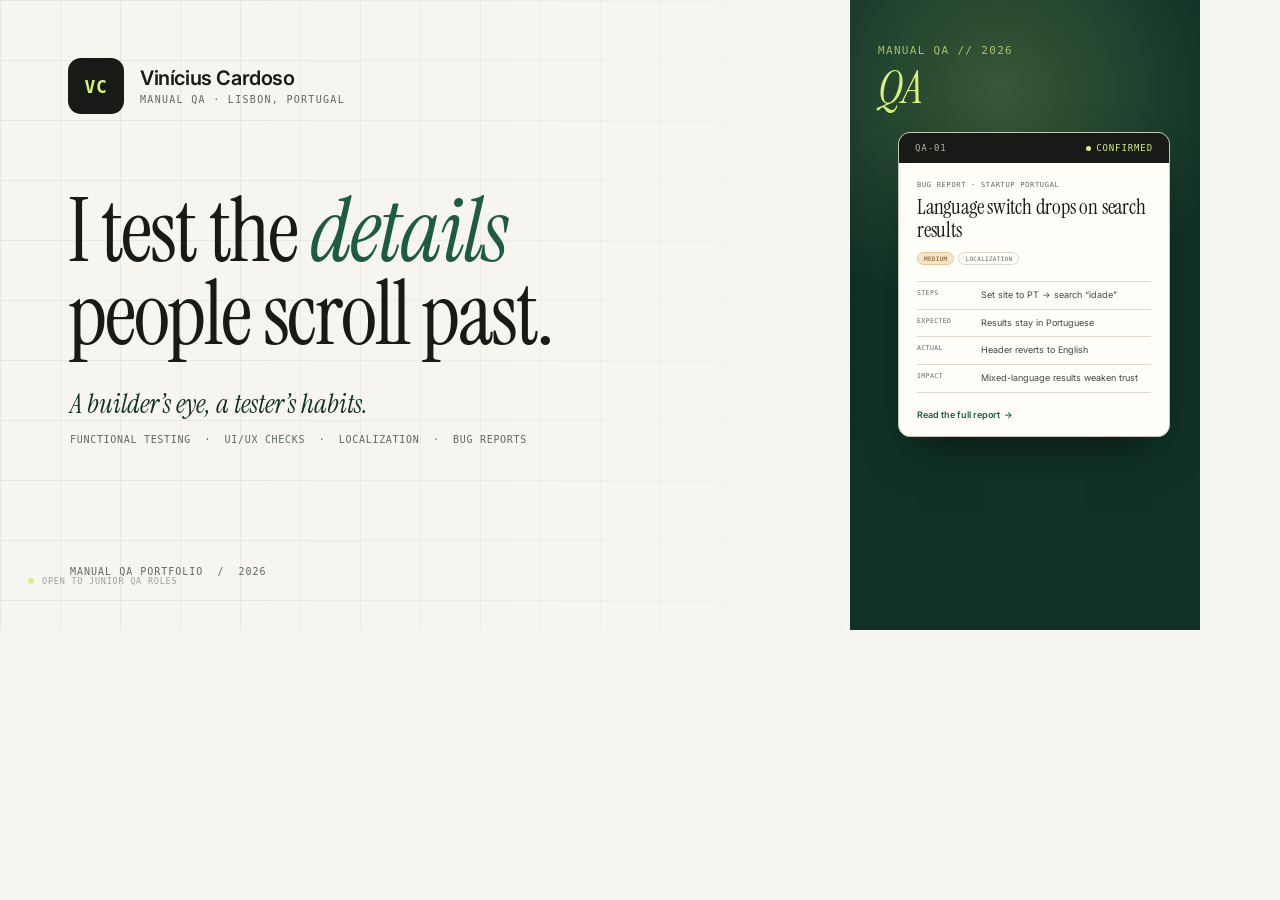
==== design/og-card.html @ 97ed92d1 "first commit" ====
<!DOCTYPE html>
<html lang="en">
<head>
  <meta charset="UTF-8">
  <meta name="robots" content="noindex">
  <title>Social card source — Vinícius Cardoso</title>
  <link rel="preconnect" href="https://fonts.googleapis.com">
  <link rel="preconnect" href="https://fonts.gstatic.com" crossorigin>
  <link
    href="https://fonts.googleapis.com/css2?family=Instrument+Serif:ital@0;1&family=Inter:wght@400;500;600&display=swap"
    rel="stylesheet">
  <style>
    :root {
      --paper: #f7f5ef;
      --ink: #171a16;
      --muted: #62685f;
      --accent: #1e5b45;
      --accent-ink: #103226;
      --line: #ddd8cb;
      --lime: #d8f07f;
    }

    * { box-sizing: border-box; }

    html,
    body {
      width: 1200px;
      height: 630px;
      margin: 0;
      overflow: hidden;
    }

    body {
      position: relative;
      background: var(--paper);
      color: var(--ink);
      font-family: "Inter", sans-serif;
    }

    .grid {
      position: absolute;
      inset: 0;
      background-image:
        linear-gradient(rgba(23, 26, 22, 0.06) 1px, transparent 1px),
        linear-gradient(90deg, rgba(23, 26, 22, 0.06) 1px, transparent 1px);
      background-size: 60px 60px;
      mask-image: linear-gradient(90deg, #000 20%, transparent 82%);
    }

    .panel {
      position: absolute;
      top: 0;
      right: 0;
      width: 350px;
      height: 630px;
      overflow: hidden;
      background: var(--accent-ink);
    }

    .panel::before {
      content: "";
      position: absolute;
      top: -150px;
      left: -90px;
      width: 480px;
      height: 480px;
      border-radius: 50%;
      background: radial-gradient(circle, rgba(216, 240, 127, 0.2), transparent 68%);
    }

    .panel-label {
      position: absolute;
      top: 44px;
      left: 28px;
      color: rgba(216, 240, 127, 0.72);
      font-family: "SFMono-Regular", Consolas, monospace;
      font-size: 11px;
      letter-spacing: 0.12em;
    }

    .panel-mark {
      position: absolute;
      top: 64px;
      left: 28px;
      color: var(--lime);
      font-family: "Instrument Serif", Georgia, serif;
      font-size: 46px;
      font-style: italic;
      line-height: 1;
    }

    .brand {
      position: absolute;
      top: 58px;
      left: 68px;
      display: flex;
      align-items: center;
      gap: 16px;
    }

    .brand-mark {
      display: grid;
      width: 56px;
      height: 56px;
      place-items: center;
      border-radius: 13px;
      background: var(--ink);
      color: var(--lime);
      font-family: "SFMono-Regular", Consolas, monospace;
      font-size: 18px;
      font-weight: 600;
      letter-spacing: 0.04em;
    }

    .brand-name {
      font-size: 20px;
      font-weight: 600;
      letter-spacing: -0.02em;
      line-height: 1.1;
    }

    .brand-role {
      margin-top: 5px;
      color: var(--muted);
      font-family: "SFMono-Regular", Consolas, monospace;
      font-size: 10px;
      letter-spacing: 0.13em;
    }

    .headline {
      position: absolute;
      top: 190px;
      left: 68px;
      width: 760px;
      font-family: "Instrument Serif", Georgia, serif;
      font-size: 88px;
      font-weight: 400;
      letter-spacing: -0.025em;
      line-height: 0.94;
    }

    .headline em {
      color: var(--accent);
      font-style: italic;
    }

    .subline {
      position: absolute;
      top: 386px;
      left: 70px;
      margin: 0;
      color: var(--accent-ink);
      font-family: "Instrument Serif", Georgia, serif;
      font-size: 27px;
      font-style: italic;
    }

    .tags {
      position: absolute;
      top: 434px;
      left: 70px;
      margin: 0;
      color: var(--muted);
      font-family: "SFMono-Regular", Consolas, monospace;
      font-size: 10px;
      letter-spacing: 0.07em;
    }

    .foot {
      position: absolute;
      top: 566px;
      left: 70px;
      margin: 0;
      color: var(--muted);
      font-family: "SFMono-Regular", Consolas, monospace;
      font-size: 10px;
      letter-spacing: 0.1em;
    }

    .ticket {
      position: absolute;
      top: 132px;
      left: 898px;
      width: 272px;
      overflow: hidden;
      border: 1px solid #c8c2b3;
      border-radius: 12px;
      background: #fffdf8;
      box-shadow: 0 24px 44px -18px rgba(0, 0, 0, 0.55);
    }

    .ticket-bar {
      display: flex;
      align-items: center;
      justify-content: space-between;
      padding: 10px 16px;
      background: var(--ink);
      color: #aeb6a8;
      font-family: "SFMono-Regular", Consolas, monospace;
      font-size: 9px;
      letter-spacing: 0.1em;
      text-transform: uppercase;
    }

    .ticket-status {
      display: inline-flex;
      align-items: center;
      gap: 5px;
      color: var(--lime);
    }

    .ticket-status::before {
      content: "";
      width: 5px;
      height: 5px;
      border-radius: 50%;
      background: var(--lime);
    }

    .ticket-body {
      padding: 18px 18px 16px;
    }

    .ticket-kicker {
      margin: 0 0 7px;
      color: var(--muted);
      font-family: "SFMono-Regular", Consolas, monospace;
      font-size: 7px;
      letter-spacing: 0.1em;
      text-transform: uppercase;
    }

    .ticket h2 {
      margin: 0 0 10px;
      font-family: "Instrument Serif", Georgia, serif;
      font-size: 21px;
      font-weight: 400;
      letter-spacing: -0.01em;
      line-height: 1.1;
    }

    .chips {
      display: flex;
      gap: 4px;
      margin-bottom: 12px;
    }

    .chip {
      padding: 2px 6px;
      border: 1px solid var(--line);
      border-radius: 999px;
      color: var(--muted);
      font-family: "SFMono-Regular", Consolas, monospace;
      font-size: 6px;
      letter-spacing: 0.05em;
      text-transform: uppercase;
    }

    .chip--amber {
      border-color: #e4c99d;
      background: #f5e5c9;
      color: #7d4508;
    }

    .rows {
      border-top: 1px solid var(--line);
    }

    .row {
      display: grid;
      grid-template-columns: 56px 1fr;
      gap: 8px;
      padding: 7px 0;
      border-bottom: 1px solid var(--line);
    }

    .row dt {
      color: var(--muted);
      font-family: "SFMono-Regular", Consolas, monospace;
      font-size: 6.5px;
      letter-spacing: 0.06em;
    }

    .row dd {
      margin: 0;
      color: #414840;
      font-size: 9px;
      line-height: 1.4;
    }

    .ticket-link {
      margin-top: 12px;
      color: var(--accent);
      font-size: 9px;
      font-weight: 600;
    }

    .panel-foot {
      position: absolute;
      bottom: 44px;
      left: 28px;
      display: flex;
      align-items: center;
      gap: 8px;
      color: #91a697;
      font-family: "SFMono-Regular", Consolas, monospace;
      font-size: 8.5px;
      letter-spacing: 0.09em;
      text-transform: uppercase;
    }

    .panel-foot::before {
      content: "";
      width: 6px;
      height: 6px;
      border-radius: 50%;
      background: var(--lime);
    }
  </style>
</head>
<body>
  <div class="grid" aria-hidden="true"></div>

  <div class="brand">
    <div class="brand-mark">VC</div>
    <div>
      <div class="brand-name">Vinícius Cardoso</div>
      <div class="brand-role">MANUAL QA &middot; LISBON, PORTUGAL</div>
    </div>
  </div>

  <div class="headline">I test the <em>details</em><br>people scroll past.</div>
  <p class="subline">A builder&rsquo;s eye, a tester&rsquo;s habits.</p>
  <p class="tags">FUNCTIONAL TESTING &nbsp;&middot;&nbsp; UI/UX CHECKS &nbsp;&middot;&nbsp; LOCALIZATION &nbsp;&middot;&nbsp; BUG REPORTS</p>
  <p class="foot">MANUAL QA PORTFOLIO&nbsp; /&nbsp; 2026</p>

  <div class="panel" aria-hidden="true">
    <div class="panel-label">MANUAL QA // 2026</div>
    <div class="panel-mark">QA</div>
  </div>

  <article class="ticket">
    <div class="ticket-bar">
      <span>QA-01</span>
      <span class="ticket-status">Confirmed</span>
    </div>
    <div class="ticket-body">
      <p class="ticket-kicker">Bug report &middot; Startup Portugal</p>
      <h2>Language switch drops on search results</h2>
      <div class="chips">
        <span class="chip chip--amber">Medium</span>
        <span class="chip">Localization</span>
      </div>
      <dl class="rows">
        <div class="row">
          <dt>STEPS</dt>
          <dd>Set site to PT &rarr; search &ldquo;idade&rdquo;</dd>
        </div>
        <div class="row">
          <dt>EXPECTED</dt>
          <dd>Results stay in Portuguese</dd>
        </div>
        <div class="row">
          <dt>ACTUAL</dt>
          <dd>Header reverts to English</dd>
        </div>
        <div class="row">
          <dt>IMPACT</dt>
          <dd>Mixed-language results weaken trust</dd>
        </div>
      </dl>
      <div class="ticket-link">Read the full report &nbsp;&rarr;</div>
    </div>
  </article>

  <div class="panel-foot">Open to junior QA roles</div>
</body>
</html>
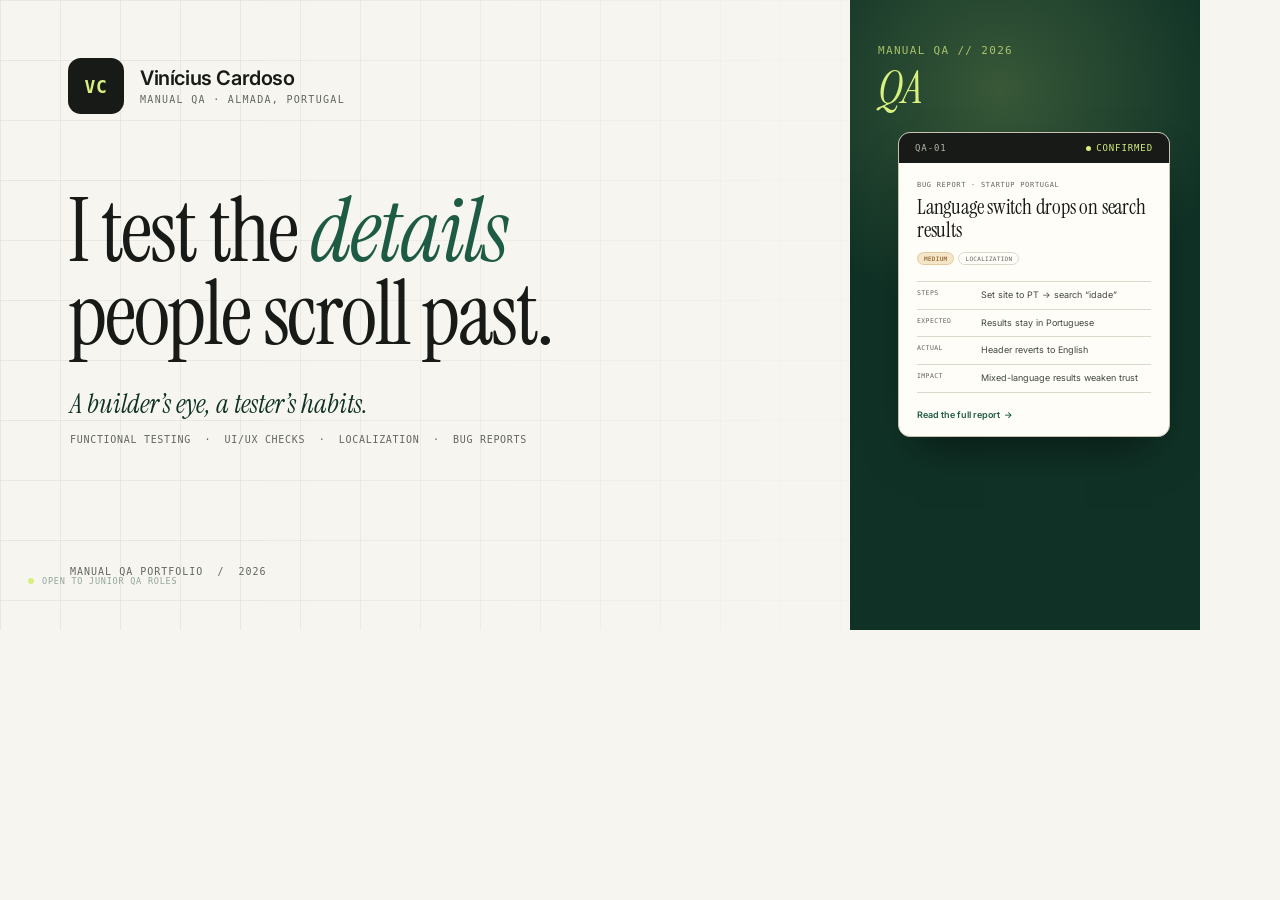
==== commit 36eb3ec7: "Update content 0.1 (only content)" ====
--- a/design/og-card.html
+++ b/design/og-card.html
@@ -325,7 +325,7 @@
     <div class="brand-mark">VC</div>
     <div>
       <div class="brand-name">Vinícius Cardoso</div>
-      <div class="brand-role">MANUAL QA &middot; LISBON, PORTUGAL</div>
+      <div class="brand-role">MANUAL QA &middot; ALMADA, PORTUGAL</div>
     </div>
   </div>
 
